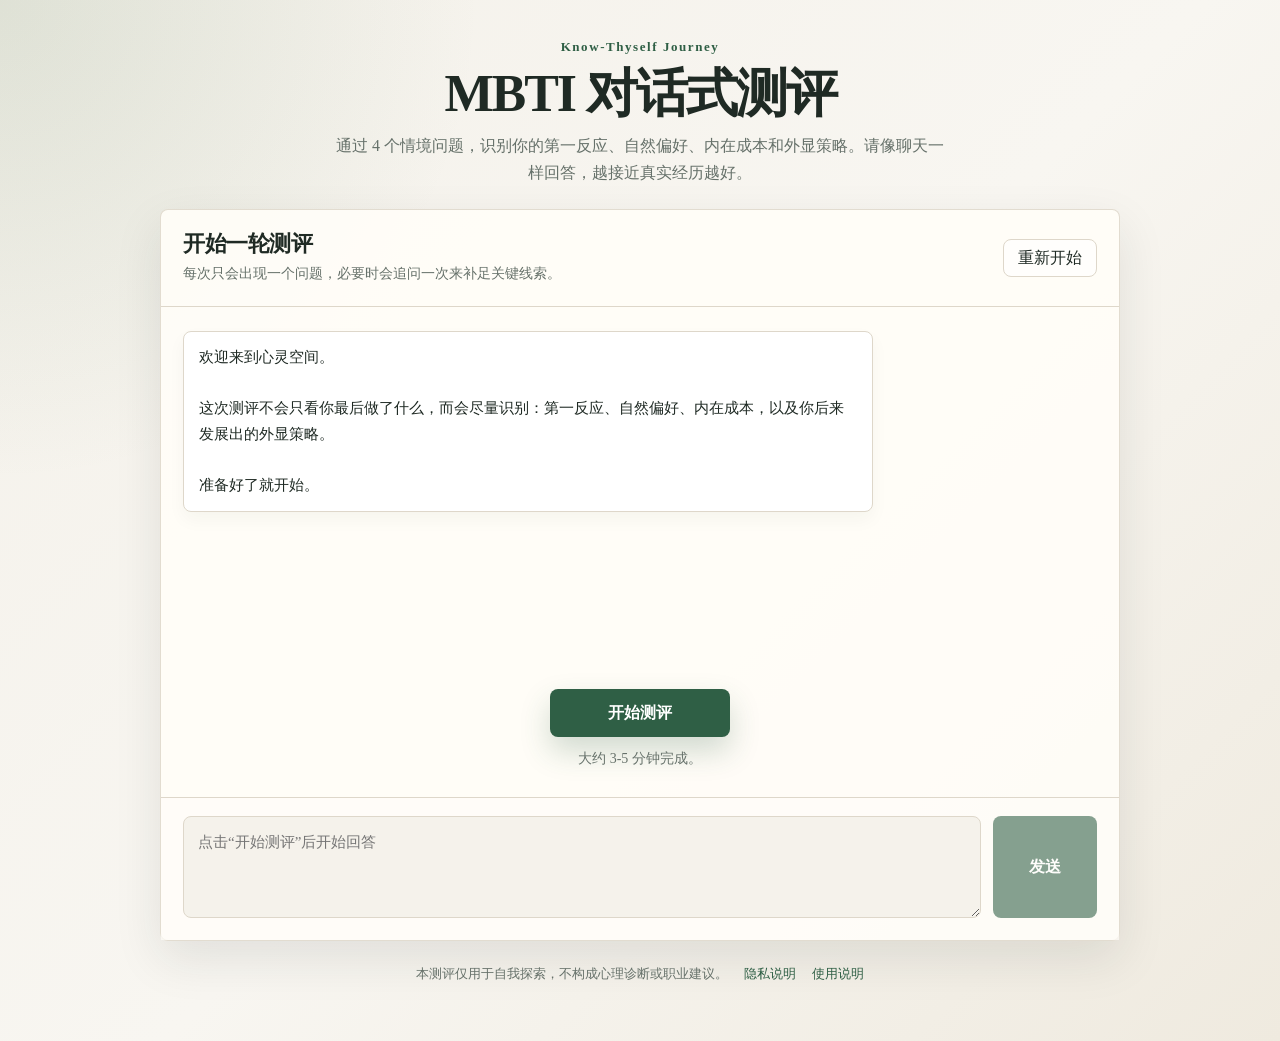
==== public/index.html @ 659320ef "Prepare MBTI agent for H5 deployment" ====
<!doctype html>
<html lang="zh-CN">
  <head>
    <meta charset="utf-8" />
    <meta name="viewport" content="width=device-width, initial-scale=1" />
    <meta
      name="description"
      content="Know-Thyself Journey 的 MBTI 对话式测评，通过 4 个情境问题探索自然偏好、外显策略和内在成本。"
    />
    <title>Know-Thyself Journey｜MBTI 对话式测评</title>
    <style>
      :root {
        --page: #f4f1ea;
        --paper: #fffdf8;
        --paper-strong: #ffffff;
        --ink: #1f2a24;
        --muted: #66716a;
        --line: #ded7ca;
        --agent: #ffffff;
        --user: #dfeade;
        --accent: #2f5f45;
        --accent-hover: #254b37;
        --danger: #a23b2a;
        --shadow: 0 18px 48px rgba(31, 42, 36, 0.1);
        --radius: 8px;
      }

      * {
        box-sizing: border-box;
      }

      html {
        min-height: 100%;
        background:
          radial-gradient(circle at top left, rgba(111, 143, 106, 0.16), transparent 30rem),
          linear-gradient(135deg, #f4f1ea 0%, #f8f6f1 52%, #efeadf 100%);
      }

      body {
        margin: 0;
        min-height: 100%;
        color: var(--ink);
        font-family:
          "Songti SC",
          "Noto Serif CJK SC",
          "Source Han Serif SC",
          "PingFang SC",
          "Hiragino Sans GB",
          "Microsoft YaHei",
          serif;
        line-height: 1.7;
      }

      button,
      textarea {
        font: inherit;
      }

      button {
        border: 0;
      }

      .page-shell {
        width: min(960px, calc(100vw - 32px));
        margin: 0 auto;
        padding: 36px 0 56px;
      }

      .hero {
        max-width: 760px;
        margin: 0 auto 22px;
        text-align: center;
      }

      .eyebrow {
        margin: 0 0 8px;
        color: var(--accent);
        font-size: 13px;
        font-weight: 700;
        letter-spacing: 0.12em;
      }

      h1,
      h2,
      p {
        margin-top: 0;
      }

      h1 {
        margin-bottom: 10px;
        font-size: clamp(32px, 5vw, 52px);
        line-height: 1.08;
        letter-spacing: -0.04em;
      }

      .subtitle {
        margin: 0 auto;
        max-width: 620px;
        color: var(--muted);
        font-size: 16px;
      }

      .experience-card,
      .report-panel {
        border: 1px solid rgba(222, 215, 202, 0.86);
        border-radius: var(--radius);
        background: rgba(255, 253, 248, 0.92);
        box-shadow: var(--shadow);
      }

      .card-header,
      .report-header {
        display: flex;
        align-items: center;
        justify-content: space-between;
        gap: 18px;
        padding: 20px 22px;
        border-bottom: 1px solid var(--line);
      }

      .card-header h2,
      .report-header h2 {
        margin: 0;
        font-size: 22px;
        line-height: 1.3;
        letter-spacing: -0.02em;
      }

      .card-header p {
        margin: 4px 0 0;
        color: var(--muted);
        font-size: 14px;
      }

      .messages {
        min-height: 380px;
        max-height: 58vh;
        overflow-y: auto;
        padding: 24px 22px 8px;
        scroll-behavior: smooth;
      }

      .message {
        display: flex;
        margin-bottom: 16px;
      }

      .message.user {
        justify-content: flex-end;
      }

      .message.agent {
        justify-content: flex-start;
      }

      .bubble {
        max-width: min(690px, 86%);
        padding: 13px 15px;
        border: 1px solid var(--line);
        border-radius: var(--radius);
        background: var(--agent);
        color: var(--ink);
        font-size: 15px;
        white-space: pre-wrap;
        box-shadow: 0 8px 18px rgba(31, 42, 36, 0.04);
      }

      .message.user .bubble {
        border-color: #cbdcc8;
        background: var(--user);
      }

      .start-area {
        display: grid;
        justify-items: center;
        gap: 10px;
        padding: 2px 22px 26px;
      }

      .start-area.is-hidden,
      .report-panel.is-hidden {
        display: none;
      }

      .start-area p {
        margin: 0;
        color: var(--muted);
        font-size: 14px;
      }

      .start-button,
      .composer button {
        min-height: 48px;
        border-radius: var(--radius);
        background: var(--accent);
        color: #fff;
        cursor: pointer;
        font-weight: 700;
        transition:
          background 160ms ease,
          transform 160ms ease,
          box-shadow 160ms ease;
      }

      .start-button {
        min-width: 180px;
        padding: 0 26px;
        font-size: 16px;
        box-shadow: 0 14px 30px rgba(47, 95, 69, 0.22);
      }

      .start-button:hover,
      .composer button:hover {
        background: var(--accent-hover);
        transform: translateY(-1px);
      }

      .ghost-button {
        min-height: 38px;
        padding: 0 14px;
        border: 1px solid var(--line);
        border-radius: var(--radius);
        background: rgba(255, 255, 255, 0.62);
        color: var(--ink);
        cursor: pointer;
      }

      button:disabled {
        cursor: not-allowed;
        opacity: 0.58;
        transform: none;
      }

      .composer {
        display: grid;
        grid-template-columns: 1fr 104px;
        gap: 12px;
        padding: 18px 22px 22px;
        border-top: 1px solid var(--line);
        background: rgba(255, 253, 248, 0.72);
      }

      textarea {
        width: 100%;
        min-height: 72px;
        max-height: 190px;
        resize: vertical;
        border: 1px solid var(--line);
        border-radius: var(--radius);
        padding: 13px 14px;
        outline: none;
        background: #fff;
        color: var(--ink);
        font-size: 15px;
        line-height: 1.65;
      }

      textarea:focus {
        border-color: rgba(47, 95, 69, 0.58);
        box-shadow: 0 0 0 4px rgba(47, 95, 69, 0.1);
      }

      textarea:disabled {
        background: #f5f2eb;
        color: var(--muted);
      }

      .report-panel {
        margin-top: 22px;
        overflow: hidden;
      }

      .report-header {
        align-items: flex-start;
        background: rgba(255, 255, 255, 0.5);
      }

      .report-content {
        padding: 26px 30px 32px;
        background: var(--paper-strong);
        color: var(--ink);
        font-size: 16px;
        line-height: 1.85;
        user-select: text;
      }

      .report-summary-grid {
        display: grid;
        grid-template-columns: repeat(3, minmax(0, 1fr));
        gap: 12px;
        margin-bottom: 18px;
      }

      .summary-card,
      .report-block,
      .dimension-card,
      .feedback-panel {
        border: 1px solid var(--line);
        border-radius: var(--radius);
        background: #fffdf8;
      }

      .summary-card {
        padding: 14px;
      }

      .summary-card span,
      .report-kicker {
        display: block;
        color: var(--muted);
        font-size: 12px;
        font-weight: 700;
        letter-spacing: 0.08em;
      }

      .summary-card strong {
        display: block;
        margin-top: 5px;
        font-size: 18px;
        line-height: 1.35;
      }

      .report-block {
        margin-top: 14px;
        padding: 18px;
      }

      .report-block h3,
      .report-details summary {
        margin: 0 0 10px;
        font-size: 18px;
        line-height: 1.35;
        letter-spacing: -0.01em;
      }

      .report-block p {
        margin: 0 0 10px;
      }

      .report-list {
        margin: 0;
        padding-left: 1.2em;
      }

      .report-list li + li {
        margin-top: 6px;
      }

      .dimension-grid {
        display: grid;
        grid-template-columns: repeat(2, minmax(0, 1fr));
        gap: 12px;
        margin-top: 12px;
      }

      .strength-chart {
        display: grid;
        gap: 16px;
        margin-top: 14px;
      }

      .axis-row {
        display: grid;
        grid-template-columns: 88px 1fr 120px;
        gap: 14px;
        align-items: center;
      }

      .axis-title {
        display: grid;
        gap: 2px;
      }

      .axis-title strong {
        font-size: 15px;
        line-height: 1.25;
      }

      .axis-title span,
      .axis-note {
        color: var(--muted);
        font-size: 12px;
        line-height: 1.35;
      }

      .axis-wrap {
        display: grid;
        gap: 7px;
      }

      .axis-labels {
        display: flex;
        justify-content: space-between;
        color: var(--muted);
        font-size: 13px;
        font-weight: 700;
      }

      .axis-track {
        position: relative;
        height: 28px;
        border: 1px solid var(--line);
        border-radius: 999px;
        background:
          linear-gradient(90deg, rgba(47, 95, 69, 0.06), rgba(47, 95, 69, 0.02) 50%, rgba(47, 95, 69, 0.06)),
          #fff;
        overflow: hidden;
      }

      .axis-track::before {
        position: absolute;
        top: 0;
        bottom: 0;
        left: 50%;
        width: 1px;
        background: rgba(31, 42, 36, 0.22);
        content: "";
      }

      .axis-band {
        position: absolute;
        top: 4px;
        bottom: 4px;
        left: var(--band-left);
        width: var(--band-width);
        border-radius: 999px;
        background: rgba(47, 95, 69, 0.82);
        box-shadow: 0 4px 12px rgba(47, 95, 69, 0.2);
      }

      .axis-row.is-variable .axis-band {
        background: rgba(137, 92, 37, 0.78);
        box-shadow: 0 4px 12px rgba(137, 92, 37, 0.18);
      }

      .axis-row.is-unclear .axis-band {
        background: rgba(102, 113, 106, 0.45);
        box-shadow: none;
      }

      .axis-strategy {
        position: absolute;
        top: 2px;
        bottom: 2px;
        left: var(--strategy-left);
        width: 2px;
        border-radius: 999px;
        background: #1f2a24;
        transform: translateX(-1px);
      }

      .axis-score {
        justify-self: end;
        min-width: 82px;
        padding: 5px 9px;
        border-radius: 999px;
        background: #edf3e9;
        color: var(--accent);
        font-size: 13px;
        font-weight: 700;
        text-align: center;
      }

      .axis-row.is-variable .axis-score {
        background: #f5ece2;
        color: #895c25;
      }

      .axis-row.is-unclear .axis-score {
        background: #efede8;
        color: var(--muted);
      }

      .axis-legend {
        display: flex;
        flex-wrap: wrap;
        gap: 12px;
        margin-top: 12px;
        color: var(--muted);
        font-size: 13px;
      }

      .legend-item {
        display: inline-flex;
        align-items: center;
        gap: 6px;
      }

      .legend-swatch {
        display: inline-block;
        width: 22px;
        height: 10px;
        border-radius: 999px;
        background: rgba(47, 95, 69, 0.82);
      }

      .legend-line {
        display: inline-block;
        width: 2px;
        height: 16px;
        border-radius: 999px;
        background: #1f2a24;
      }

      .dimension-card {
        padding: 14px;
      }

      .dimension-card h4 {
        margin: 0 0 8px;
        font-size: 16px;
      }

      .dimension-card p {
        margin: 6px 0 0;
        color: var(--muted);
        font-size: 14px;
        line-height: 1.65;
      }

      .tag-row {
        display: flex;
        flex-wrap: wrap;
        gap: 8px;
        margin-top: 10px;
      }

      .tag {
        display: inline-flex;
        align-items: center;
        min-height: 28px;
        padding: 4px 9px;
        border-radius: 999px;
        background: #edf3e9;
        color: #2f5f45;
        font-size: 13px;
        font-weight: 700;
      }

      .tag.is-variable {
        background: #f5ece2;
        color: #895c25;
      }

      .report-details {
        margin-top: 14px;
        border: 1px solid var(--line);
        border-radius: var(--radius);
        background: #fffdf8;
      }

      .report-details summary {
        margin: 0;
        padding: 15px 18px;
        cursor: pointer;
        list-style-position: inside;
      }

      .report-details-body {
        padding: 0 18px 18px;
      }

      .feedback-panel {
        margin: 0 30px 30px;
        padding: 18px;
        background: #fbf7ef;
      }

      .feedback-panel h3 {
        margin: 0 0 6px;
        font-size: 18px;
      }

      .feedback-panel p {
        margin: 0 0 12px;
        color: var(--muted);
        font-size: 14px;
      }

      .feedback-form {
        display: grid;
        gap: 14px;
      }

      .rating-group {
        display: grid;
        grid-template-columns: repeat(5, minmax(0, 1fr));
        gap: 8px;
      }

      .rating-option {
        position: relative;
      }

      .rating-option input {
        position: absolute;
        opacity: 0;
        pointer-events: none;
      }

      .rating-option span {
        display: grid;
        min-height: 58px;
        place-items: center;
        padding: 8px;
        border: 1px solid var(--line);
        border-radius: var(--radius);
        background: #fff;
        color: var(--ink);
        cursor: pointer;
        font-size: 13px;
        line-height: 1.35;
        text-align: center;
        transition:
          border-color 160ms ease,
          background 160ms ease,
          box-shadow 160ms ease,
          transform 160ms ease;
      }

      .rating-option strong {
        display: block;
        font-size: 18px;
        line-height: 1;
      }

      .rating-option input:checked + span {
        border-color: rgba(47, 95, 69, 0.7);
        background: #edf3e9;
        box-shadow: 0 8px 20px rgba(47, 95, 69, 0.12);
        color: var(--accent);
        transform: translateY(-1px);
      }

      .feedback-field {
        display: grid;
        gap: 6px;
      }

      .feedback-field label,
      .rating-label {
        color: var(--ink);
        font-size: 14px;
        font-weight: 700;
      }

      .feedback-field small,
      .rating-help {
        color: var(--muted);
        font-size: 13px;
        line-height: 1.45;
      }

      .feedback-actions {
        display: flex;
        align-items: center;
        gap: 12px;
      }

      .feedback-submit {
        min-height: 42px;
        padding: 0 18px;
        border-radius: var(--radius);
        background: var(--accent);
        color: #fff;
        cursor: pointer;
        font-weight: 700;
      }

      .feedback-result {
        margin: 0;
        font-size: 14px;
      }

      .feedback-result.is-valid {
        color: var(--accent);
      }

      .feedback-result.is-invalid {
        color: var(--danger);
      }

      .sr-only {
        position: absolute;
        width: 1px;
        height: 1px;
        padding: 0;
        margin: -1px;
        overflow: hidden;
        clip: rect(0, 0, 0, 0);
        white-space: nowrap;
        border: 0;
      }

      .site-footer {
        display: flex;
        flex-wrap: wrap;
        justify-content: center;
        gap: 10px 16px;
        margin-top: 22px;
        color: var(--muted);
        font-size: 13px;
        text-align: center;
      }

      .site-footer a {
        color: var(--accent);
        text-decoration: none;
      }

      @media (max-width: 720px) {
        .page-shell {
          width: min(100vw - 20px, 100%);
          padding: 24px 0 34px;
        }

        .hero {
          text-align: left;
          padding: 0 4px;
        }

        .card-header,
        .report-header {
          align-items: flex-start;
          flex-direction: column;
          padding: 18px;
        }

        .messages {
          max-height: none;
          min-height: 340px;
          padding: 18px 16px 6px;
        }

        .bubble {
          max-width: 92%;
        }

        .composer {
          grid-template-columns: 1fr;
          padding: 16px;
        }

        .report-content {
          padding: 22px 18px 26px;
        }

        .report-summary-grid,
        .dimension-grid {
          grid-template-columns: 1fr;
        }

        .axis-row {
          grid-template-columns: 1fr;
          gap: 8px;
        }

        .axis-score {
          justify-self: start;
        }

        .feedback-panel {
          margin: 0 18px 24px;
        }

        .rating-group {
          grid-template-columns: 1fr;
        }
      }
    </style>
  </head>
  <body>
    <main class="page-shell">
      <header class="hero" aria-label="产品介绍">
        <p class="eyebrow">Know-Thyself Journey</p>
        <h1>MBTI 对话式测评</h1>
        <p class="subtitle">
          通过 4 个情境问题，识别你的第一反应、自然偏好、内在成本和外显策略。请像聊天一样回答，越接近真实经历越好。
        </p>
      </header>

      <section class="experience-card" aria-label="测评对话">
        <div class="card-header">
          <div>
            <h2>开始一轮测评</h2>
            <p>每次只会出现一个问题，必要时会追问一次来补足关键线索。</p>
          </div>
          <button id="restartButton" class="ghost-button" type="button">重新开始</button>
        </div>

        <div id="messages" class="messages" aria-live="polite"></div>

        <div id="startArea" class="start-area">
          <button id="startButton" class="start-button" type="button">开始测评</button>
          <p>大约 3-5 分钟完成。</p>
        </div>

        <form id="chatForm" class="composer">
          <label class="sr-only" for="messageInput">输入你的回答</label>
          <textarea id="messageInput" rows="3" placeholder="请在这里输入你的回答" autocomplete="off"></textarea>
          <button id="sendButton" type="submit">发送</button>
        </form>
      </section>

      <section id="reportPanel" class="report-panel is-hidden" aria-label="测评结果">
        <div class="report-header">
          <div>
            <p class="eyebrow">你的测评结果</p>
            <h2>自然偏好分析报告</h2>
          </div>
          <button id="copyReportButton" class="ghost-button" type="button">复制报告</button>
        </div>
        <article id="reportContent" class="report-content"></article>
        <section id="feedbackPanel" class="feedback-panel" aria-label="反馈入口">
          <h3>这份结果对你准确吗？</h3>
          <p>先给这份结果打分，后面两栏按你的真实感受自由填写。你写什么都可以，系统会在后台判断这条反馈适合怎样使用。</p>
          <form id="feedbackForm" class="feedback-form">
            <div>
              <div class="rating-label">结果价值评分</div>
              <p class="rating-help">5 分 = 结果很有价值和参考性；1 分 = 基本没有参考价值。</p>
              <div class="rating-group" role="radiogroup" aria-label="结果价值评分">
                <label class="rating-option"><input type="radio" name="feedbackRating" value="5" /><span><strong>5</strong>很有价值</span></label>
                <label class="rating-option"><input type="radio" name="feedbackRating" value="4" /><span><strong>4</strong>比较有参考</span></label>
                <label class="rating-option"><input type="radio" name="feedbackRating" value="3" /><span><strong>3</strong>部分有参考</span></label>
                <label class="rating-option"><input type="radio" name="feedbackRating" value="2" /><span><strong>2</strong>参考性较弱</span></label>
                <label class="rating-option"><input type="radio" name="feedbackRating" value="1" /><span><strong>1</strong>基本不准</span></label>
              </div>
            </div>
            <div class="feedback-field">
              <label for="feedbackAgreeInput">哪些地方与你的自我认知一致？</label>
              <small>可以很短，也可以很具体；比如“都一致”“TF比较准”“JP说中了”。</small>
              <textarea id="feedbackAgreeInput" rows="3" placeholder="按你的真实感受写就可以。"></textarea>
            </div>
            <div class="feedback-field">
              <label for="feedbackDisagreeInput">哪些地方你认为不准确？</label>
              <small>如果没有，也可以写“没有”“暂无”；如果有，按你自己的话写就行。</small>
              <textarea id="feedbackDisagreeInput" rows="3" placeholder="按你的真实感受写就可以。"></textarea>
            </div>
            <div class="feedback-actions">
              <button id="feedbackSubmitButton" class="feedback-submit" type="submit">提交反馈</button>
              <p id="feedbackResult" class="feedback-result" aria-live="polite"></p>
            </div>
          </form>
        </section>
      </section>
      <footer class="site-footer">
        <span>本测评仅用于自我探索，不构成心理诊断或职业建议。</span>
        <a href="./privacy.html" target="_blank" rel="noopener">隐私说明</a>
        <a href="./terms.html" target="_blank" rel="noopener">使用说明</a>
      </footer>
    </main>

    <script src="./mbti_experience_v2.js?v=20260621i"></script>
  </body>
</html>
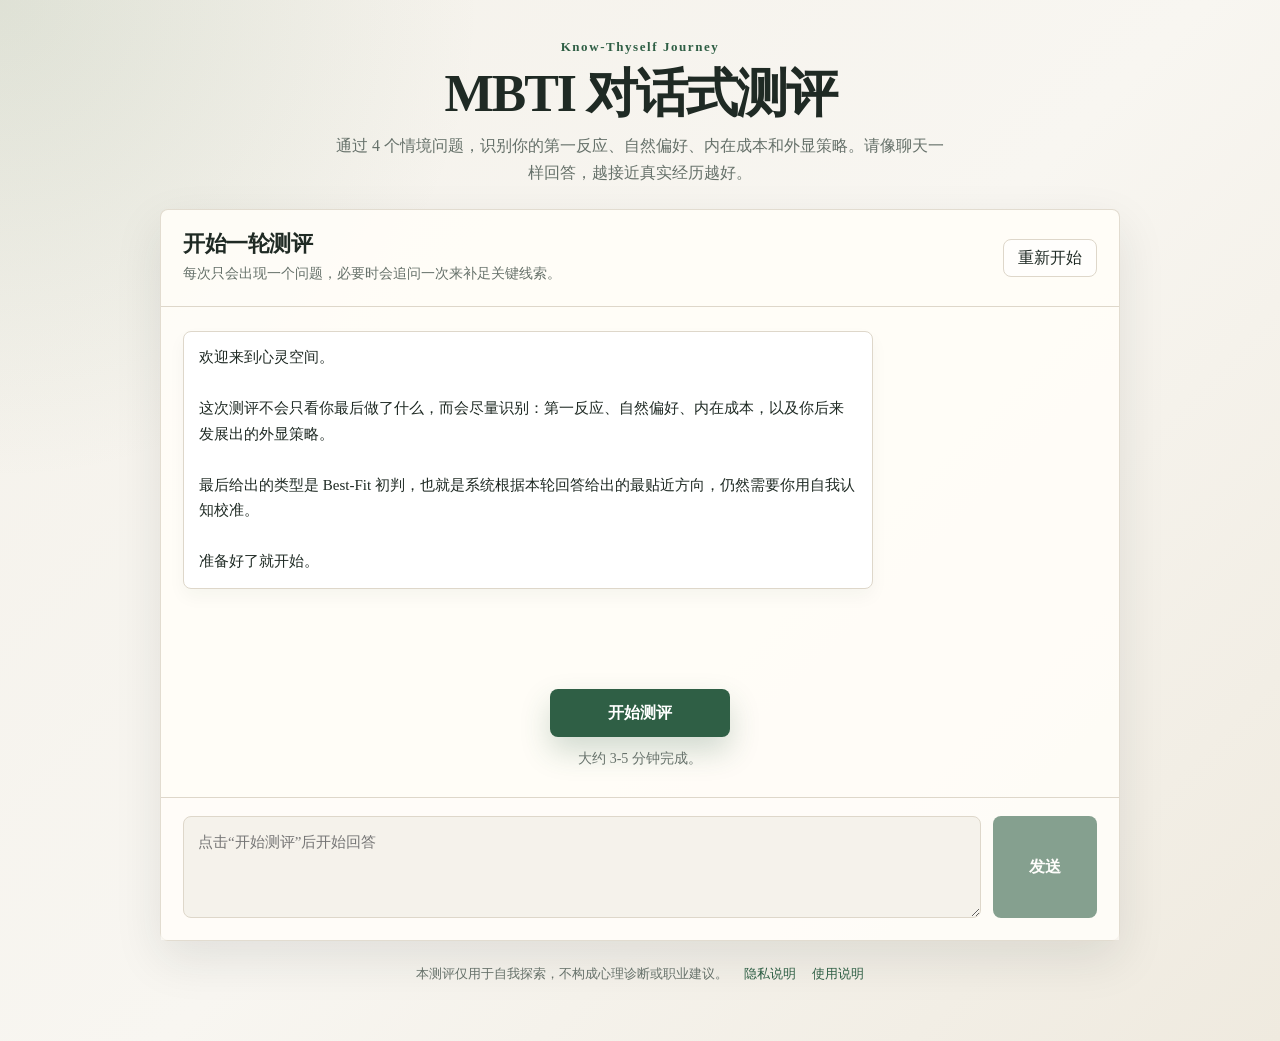
==== commit 3f32714d: "Upgrade MBTI best-fit assessment flow" ====
--- a/public/index.html
+++ b/public/index.html
@@ -654,17 +654,28 @@
       .feedback-actions {
         display: flex;
         align-items: center;
+        flex-wrap: wrap;
         gap: 12px;
       }
 
-      .feedback-submit {
+      .feedback-submit,
+      .feedback-copy {
         min-height: 42px;
         padding: 0 18px;
         border-radius: var(--radius);
+        cursor: pointer;
+        font-weight: 700;
+      }
+
+      .feedback-submit {
         background: var(--accent);
         color: #fff;
-        cursor: pointer;
-        font-weight: 700;
+      }
+
+      .feedback-copy {
+        border: 1px solid var(--line);
+        background: rgba(255, 255, 255, 0.72);
+        color: var(--ink);
       }
 
       .feedback-result {
@@ -678,6 +689,10 @@
 
       .feedback-result.is-invalid {
         color: var(--danger);
+      }
+
+      .feedback-result.is-syncing {
+        color: var(--muted);
       }
 
       .sr-only {
@@ -838,6 +853,7 @@
             </div>
             <div class="feedback-actions">
               <button id="feedbackSubmitButton" class="feedback-submit" type="submit">提交反馈</button>
+              <button id="feedbackCopyButton" class="feedback-copy" type="button" hidden>复制反馈内容</button>
               <p id="feedbackResult" class="feedback-result" aria-live="polite"></p>
             </div>
           </form>
@@ -850,6 +866,6 @@
       </footer>
     </main>
 
-    <script src="./mbti_experience_v2.js?v=20260621i"></script>
+    <script src="./mbti_experience_v2.js?v=20260624a"></script>
   </body>
 </html>
